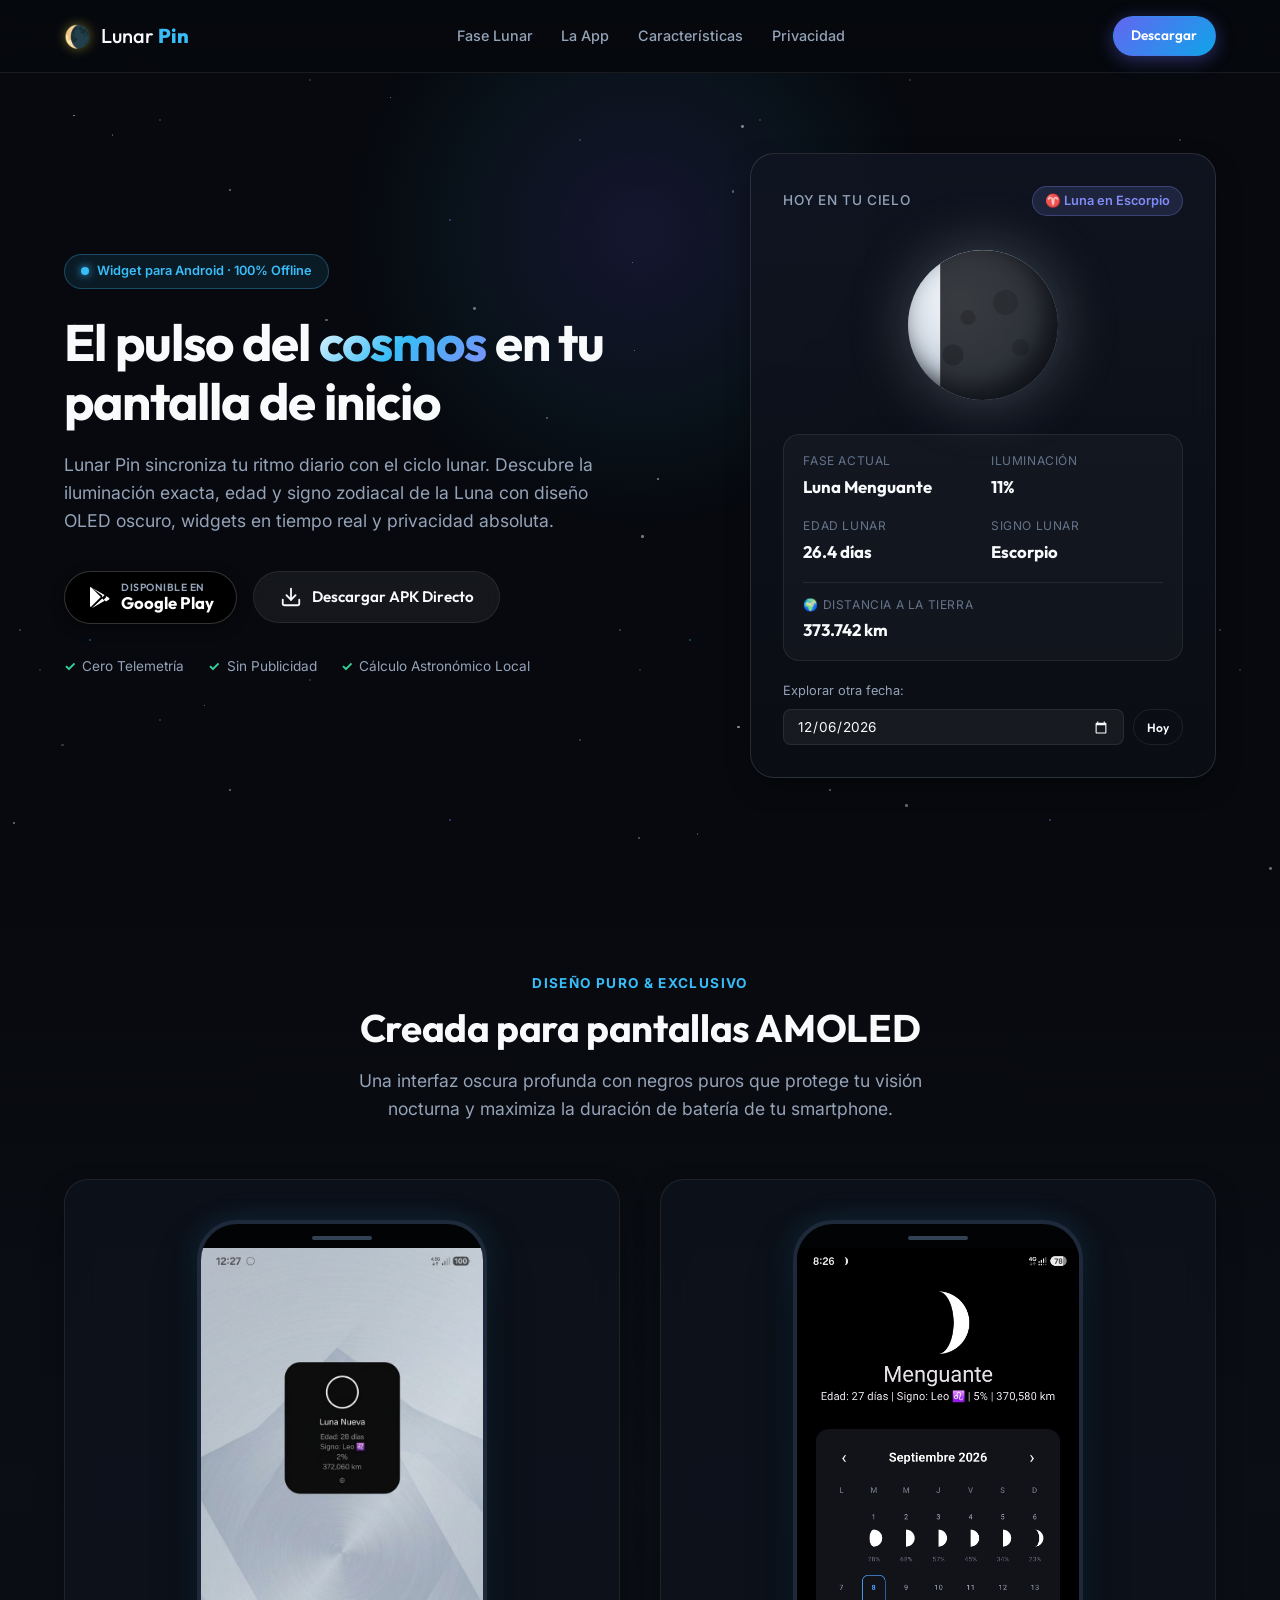
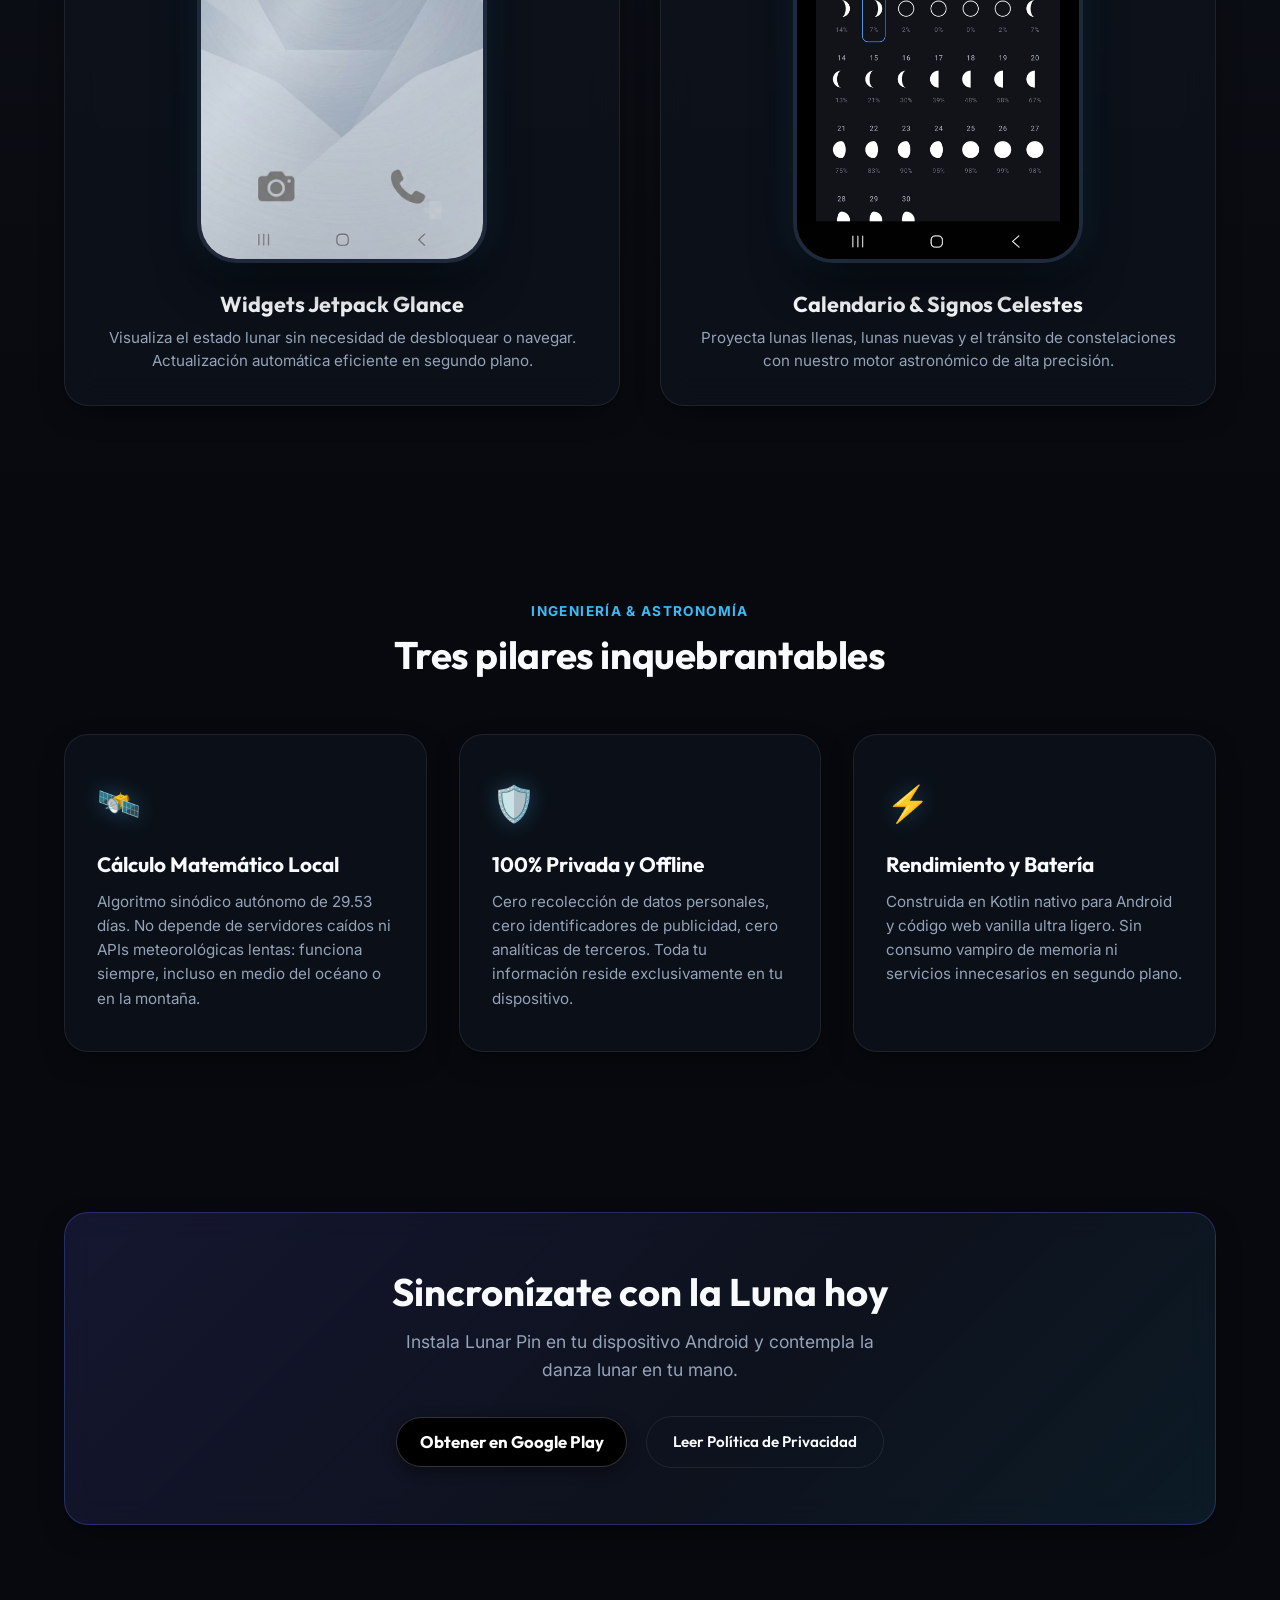
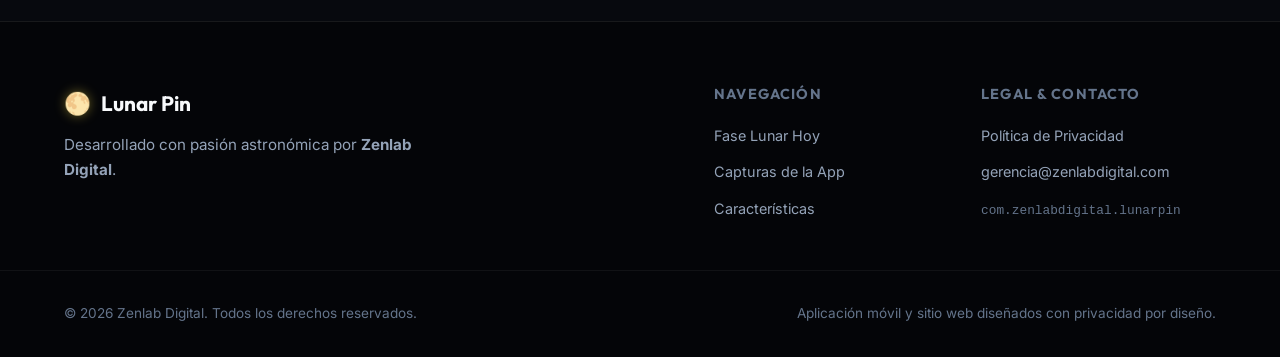
==== index.html @ 5e3220a1 "Initial commit: Lunar Pin landing page, privacy policy, and test suite Static site (HTML5/CSS3/JS ES" ====
<!DOCTYPE html>
<html lang="es">
<head>
  <meta charset="UTF-8">
  <meta name="viewport" content="width=device-width, initial-scale=1.0">
  <meta name="description" content="Lunar Pin - El pulso del cosmos en tu pantalla de inicio. Widget astronómico elegante, preciso y 100% privado para Android.">
  <meta name="author" content="Zenlab Digital">
  <meta name="theme-color" content="#07090e">
  <link rel="canonical" href="https://zen-lab-digital.github.io/lunarpin/">

  <!-- Open Graph / Redes Sociales -->
  <meta property="og:type" content="website">
  <meta property="og:url" content="https://zen-lab-digital.github.io/lunarpin/">
  <meta property="og:title" content="Lunar Pin — Calendario y Widget Lunar Astronómico">
  <meta property="og:description" content="Conoce la fase lunar en tiempo real, iluminación exacta, edad y signo zodiacal con un widget minimalista para Android. 100% offline y privado.">
  <meta property="og:image" content="Screenshot_20260908_193459_LunarPin.jpg">

  <title>Lunar Pin — Calendario y Widget Lunar Astronómico</title>

  <!-- Google Fonts: Outfit & Inter -->
  <link rel="preconnect" href="https://fonts.googleapis.com">
  <link rel="preconnect" href="https://fonts.gstatic.com" crossorigin>
  <link href="https://fonts.googleapis.com/css2?family=Inter:wght@300;400;500;600;700&family=Outfit:wght@400;500;600;700;800&display=swap" rel="stylesheet">

  <!-- Estilos principales -->
  <link rel="stylesheet" href="css/style.css">
</head>
<body class="space-theme">
  <!-- Fondo de estrellas dinámicas -->
  <div class="stars-container" id="starsContainer" aria-hidden="true"></div>

  <!-- Navegación superior -->
  <header class="navbar" id="navbar">
    <div class="nav-container">
      <a href="index.html" class="nav-brand" aria-label="Lunar Pin Inicio">
        <span class="brand-moon-icon" id="navMoonIcon">🌕</span>
        <span class="brand-name">Lunar <strong>Pin</strong></span>
      </a>

      <nav class="nav-menu" id="navMenu">
        <a href="#hero" class="nav-link">Fase Lunar</a>
        <a href="#showcase" class="nav-link">La App</a>
        <a href="#features" class="nav-link">Características</a>
        <a href="privacy.html" class="nav-link">Privacidad</a>
      </nav>

      <div class="nav-cta">
        <a href="#download" class="btn btn-sm btn-primary">Descargar</a>
      </div>
    </div>
  </header>

  <main>
    <!-- Sección Hero -->
    <section class="hero-section" id="hero">
      <div class="hero-glow-orb" aria-hidden="true"></div>
      <div class="container hero-grid">
        <div class="hero-content">
          <div class="badge-pill">
            <span class="badge-dot"></span>
            <span>Widget para Android · 100% Offline</span>
          </div>

          <h1 class="hero-title">
            El pulso del <span class="gradient-text">cosmos</span> en tu pantalla de inicio
          </h1>

          <p class="hero-subtitle">
            Lunar Pin sincroniza tu ritmo diario con el ciclo lunar. Descubre la iluminación exacta, edad y signo zodiacal de la Luna con diseño OLED oscuro, widgets en tiempo real y privacidad absoluta.
          </p>

          <div class="hero-actions" id="download">
            <a href="https://play.google.com/store/apps/details?id=com.zenlabdigital.lunarpin" target="_blank" rel="noopener noreferrer" class="btn btn-google-play" id="googlePlayCta">
              <svg class="btn-icon" viewBox="0 0 24 24" width="24" height="24" fill="currentColor">
                <path d="M3.609 1.814L13.793 12 3.61 22.186A2.217 2.217 0 0 1 3 20.615V3.385c0-.606.223-1.162.609-1.571zm11.602 11.602l2.361 2.361-12.78 7.373 10.419-9.734zm0-2.832L4.792 2.651l12.78 7.373-2.361 2.36zM18.89 10.98l2.946 1.701a1.218 1.218 0 0 1 0 2.11l-2.946 1.7-2.078-2.077 2.078-2.034z"/>
              </svg>
              <div class="btn-text">
                <span class="btn-caption">Disponible en</span>
                <span class="btn-headline">Google Play</span>
              </div>
            </a>

            <a href="app-debug/app-debug.apk" download class="btn btn-secondary" id="apkDownloadCta">
              <svg class="btn-icon" viewBox="0 0 24 24" width="22" height="22" fill="none" stroke="currentColor" stroke-width="2" stroke-linecap="round" stroke-linejoin="round">
                <path d="M21 15v4a2 2 0 0 1-2 2H5a2 2 0 0 1-2-2v-4"></path>
                <polyline points="7 10 12 15 17 10"></polyline>
                <line x1="12" y1="15" x2="12" y2="3"></line>
              </svg>
              <span>Descargar APK Directo</span>
            </a>
          </div>

          <div class="hero-meta-points">
            <div class="meta-point">
              <span class="check-icon">✓</span>
              <span>Cero Telemetría</span>
            </div>
            <div class="meta-point">
              <span class="check-icon">✓</span>
              <span>Sin Publicidad</span>
            </div>
            <div class="meta-point">
              <span class="check-icon">✓</span>
              <span>Cálculo Astronómico Local</span>
            </div>
          </div>
        </div>

        <!-- Visualizador interactivo de Luna en Hero -->
        <div class="hero-lunar-display">
          <div class="lunar-card glass-panel" id="lunarWidgetCard">
            <div class="lunar-header">
              <span class="lunar-tag" id="lunarTagDate">Hoy en tu cielo</span>
              <span class="lunar-zodiac-badge" id="lunarZodiacBadge">♈ Aries</span>
            </div>

            <div class="lunar-orb-container">
              <div class="lunar-glow" id="lunarGlow"></div>
              <div class="lunar-sphere" id="lunarSphere" aria-label="Visualización de la Luna">
                <div class="lunar-shadow" id="lunarShadow"></div>
                <div class="lunar-texture" id="lunarTexture"></div>
              </div>
            </div>

            <div class="lunar-info-grid">
              <div class="lunar-info-item">
                <span class="info-label">Fase Actual</span>
                <strong class="info-value" id="lunarPhaseName">Cargando...</strong>
              </div>
              <div class="lunar-info-item">
                <span class="info-label">Iluminación</span>
                <strong class="info-value" id="lunarIllumination">--%</strong>
              </div>
              <div class="lunar-info-item">
                <span class="info-label">Edad Lunar</span>
                <strong class="info-value" id="lunarAge">-- días</strong>
              </div>
              <div class="lunar-info-item">
                <span class="info-label">Signo Lunar</span>
                <strong class="info-value" id="lunarZodiac">--</strong>
              </div>
              <div class="lunar-info-item lunar-info-item--wide">
                <span class="info-label">🌍 Distancia a la Tierra</span>
                <strong class="info-value" id="lunarDistance">-- km</strong>
              </div>
            </div>

            <div class="lunar-date-picker-wrap">
              <label for="lunarDateInput" class="date-picker-label">Explorar otra fecha:</label>
              <div class="date-input-group">
                <input type="date" id="lunarDateInput" class="input-date">
                <button type="button" id="btnToday" class="btn btn-xs btn-outline">Hoy</button>
              </div>
            </div>
          </div>
        </div>
      </div>
    </section>

    <!-- Sección Showcase con Capturas Reales -->
    <section class="showcase-section" id="showcase">
      <div class="container">
        <div class="section-heading text-center">
          <span class="subheading">Diseño Puro & Exclusivo</span>
          <h2 class="section-title">Creada para pantallas AMOLED</h2>
          <p class="section-lead">
            Una interfaz oscura profunda con negros puros que protege tu visión nocturna y maximiza la duración de batería de tu smartphone.
          </p>
        </div>

        <div class="showcase-grid">
          <!-- Mockup 1: Pantalla Principal y Widgets -->
          <div class="mockup-card glass-panel">
            <div class="phone-frame">
              <div class="phone-speaker"></div>
              <div class="phone-screen">
                <img src="Screenshot_20260908_193459_LunarPin.jpg" alt="Captura de pantalla de Lunar Pin mostrando fase lunar y widgets Glance" class="app-screenshot" loading="lazy">
              </div>
            </div>
            <div class="mockup-caption">
              <h3>Widgets Jetpack Glance</h3>
              <p>Visualiza el estado lunar sin necesidad de desbloquear o navegar. Actualización automática eficiente en segundo plano.</p>
            </div>
          </div>

          <!-- Mockup 2: Calendario y Signo Lunar -->
          <div class="mockup-card glass-panel">
            <div class="phone-frame">
              <div class="phone-speaker"></div>
              <div class="phone-screen">
                <img src="Screenshot_20260908_202615_LunarPin.jpg" alt="Captura de pantalla de Lunar Pin con calendario astronómico y eventos celestes" class="app-screenshot" loading="lazy">
              </div>
            </div>
            <div class="mockup-caption">
              <h3>Calendario & Signos Celestes</h3>
              <p>Proyecta lunas llenas, lunas nuevas y el tránsito de constelaciones con nuestro motor astronómico de alta precisión.</p>
            </div>
          </div>
        </div>
      </div>
    </section>

    <!-- Sección Características -->
    <section class="features-section" id="features">
      <div class="container">
        <div class="section-heading text-center">
          <span class="subheading">Ingeniería & Astronomía</span>
          <h2 class="section-title">Tres pilares inquebrantables</h2>
        </div>

        <div class="features-grid">
          <div class="feature-card glass-panel">
            <div class="feature-icon">🛰️</div>
            <h3>Cálculo Matemático Local</h3>
            <p>Algoritmo sinódico autónomo de 29.53 días. No depende de servidores caídos ni APIs meteorológicas lentas: funciona siempre, incluso en medio del océano o en la montaña.</p>
          </div>

          <div class="feature-card glass-panel">
            <div class="feature-icon">🛡️</div>
            <h3>100% Privada y Offline</h3>
            <p>Cero recolección de datos personales, cero identificadores de publicidad, cero analíticas de terceros. Toda tu información reside exclusivamente en tu dispositivo.</p>
          </div>

          <div class="feature-card glass-panel">
            <div class="feature-icon">⚡</div>
            <h3>Rendimiento y Batería</h3>
            <p>Construida en Kotlin nativo para Android y código web vanilla ultra ligero. Sin consumo vampiro de memoria ni servicios innecesarios en segundo plano.</p>
          </div>
        </div>
      </div>
    </section>

    <!-- Banner de llamada a la acción final -->
    <section class="cta-banner-section">
      <div class="container">
        <div class="cta-box glass-panel">
          <h2>Sincronízate con la Luna hoy</h2>
          <p>Instala Lunar Pin en tu dispositivo Android y contempla la danza lunar en tu mano.</p>
          <div class="cta-buttons">
            <a href="https://play.google.com/store/apps/details?id=com.zenlabdigital.lunarpin" target="_blank" rel="noopener noreferrer" class="btn btn-google-play">
              <span class="btn-headline">Obtener en Google Play</span>
            </a>
            <a href="privacy.html" class="btn btn-outline">Leer Política de Privacidad</a>
          </div>
        </div>
      </div>
    </section>
  </main>

  <!-- Footer -->
  <footer class="footer">
    <div class="container footer-content">
      <div class="footer-brand">
        <div class="footer-logo">
          <span class="brand-moon-icon">🌕</span>
          <span>Lunar Pin</span>
        </div>
        <p class="footer-desc">Desarrollado con pasión astronómica por <strong>Zenlab Digital</strong>.</p>
      </div>

      <div class="footer-links">
        <div class="footer-col">
          <h4>Navegación</h4>
          <ul>
            <li><a href="#hero">Fase Lunar Hoy</a></li>
            <li><a href="#showcase">Capturas de la App</a></li>
            <li><a href="#features">Características</a></li>
          </ul>
        </div>

        <div class="footer-col">
          <h4>Legal & Contacto</h4>
          <ul>
            <li><a href="privacy.html">Política de Privacidad</a></li>
            <li><a href="mailto:gerencia@zenlabdigital.com">gerencia@zenlabdigital.com</a></li>
            <li><span class="pkg-id">com.zenlabdigital.lunarpin</span></li>
          </ul>
        </div>
      </div>
    </div>

    <div class="footer-bottom">
      <div class="container footer-bottom-flex">
        <p>&copy; 2026 Zenlab Digital. Todos los derechos reservados.</p>
        <p>Aplicación móvil y sitio web diseñados con privacidad por diseño.</p>
      </div>
    </div>
  </footer>

  <!-- Scripts -->
  <script src="js/main.js"></script>
</body>
</html>
---- css/style.css ----
/* ==========================================================================
   LUNAR PIN — SISTEMA DE DISEÑO ESPACIAL NOCTURNO (VANILLA CSS)
   ========================================================================== */

:root {
  /* Paleta de Color Espacio Profundo / OLED */
  --bg-space: #07090e;
  --bg-deep: #0b0e14;
  --bg-surface: #101522;
  --bg-surface-elevated: rgba(18, 24, 38, 0.75);

  /* Acentos Astronómicos */
  --glow-moon: #e2e8f0;
  --glow-cyan: #38bdf8;
  --glow-purple: #818cf8;
  --glow-gold: #fde047;
  --accent-primary: #6366f1;
  --accent-hover: #4f46e5;
  --accent-cyan: #0ea5e9;

  /* Textos y Contraste (WCAG AA > 4.5:1) */
  --text-primary: #f8fafc;
  --text-secondary: #94a3b8;
  --text-muted: #64748b;

  /* Bordes & Glassmorphism */
  --border-subtle: rgba(255, 255, 255, 0.08);
  --border-glow: rgba(56, 189, 248, 0.25);
  --glass-bg: rgba(15, 20, 32, 0.65);
  --glass-blur: blur(16px);

  /* Sombras */
  --shadow-card: 0 10px 30px -10px rgba(0, 0, 0, 0.6);
  --shadow-glow: 0 0 50px -10px rgba(99, 102, 241, 0.3);
  --shadow-moon: 0 0 60px rgba(226, 232, 240, 0.25);

  /* Tipografía */
  --font-heading: 'Outfit', -apple-system, BlinkMacSystemFont, sans-serif;
  --font-body: 'Inter', -apple-system, BlinkMacSystemFont, sans-serif;

  /* Layout */
  --container-max: 1200px;
  --radius-sm: 8px;
  --radius-md: 16px;
  --radius-lg: 24px;
  --radius-full: 9999px;
  --transition-fast: 0.2s cubic-bezier(0.16, 1, 0.3, 1);
  --transition-smooth: 0.35s cubic-bezier(0.16, 1, 0.3, 1);
}

/* Reset y Base */
*, *::before, *::after {
  box-sizing: border-box;
  margin: 0;
  padding: 0;
}

html {
  scroll-behavior: smooth;
  color-scheme: dark;
}

body {
  font-family: var(--font-body);
  background-color: var(--bg-space);
  color: var(--text-primary);
  line-height: 1.6;
  overflow-x: hidden;
  position: relative;
  min-height: 100vh;
  -webkit-font-smoothing: antialiased;
}

/* Fondo de Estrellas Estático y Dinámico */
.stars-container {
  position: fixed;
  top: 0;
  left: 0;
  width: 100vw;
  height: 100vh;
  pointer-events: none;
  z-index: 0;
  background:
    radial-gradient(1px 1px at 20px 30px, #ffffff, rgba(0,0,0,0)),
    radial-gradient(1px 1px at 40px 70px, rgba(255,255,255,0.7), rgba(0,0,0,0)),
    radial-gradient(1.5px 1.5px at 90px 40px, #38bdf8, rgba(0,0,0,0)),
    radial-gradient(1px 1px at 160px 120px, #fde047, rgba(0,0,0,0)),
    radial-gradient(1.5px 1.5px at 230px 190px, #ffffff, rgba(0,0,0,0)),
    radial-gradient(1px 1px at 310px 80px, rgba(255,255,255,0.8), rgba(0,0,0,0)),
    radial-gradient(1.5px 1.5px at 450px 220px, #818cf8, rgba(0,0,0,0)),
    radial-gradient(1px 1px at 580px 140px, #ffffff, rgba(0,0,0,0));
  background-repeat: repeat;
  background-size: 600px 600px;
  opacity: 0.6;
}

/* Tipografía y Textos */
h1, h2, h3, h4 {
  font-family: var(--font-heading);
  color: var(--text-primary);
  line-height: 1.2;
  font-weight: 700;
}

a {
  color: inherit;
  text-decoration: none;
}

/* Contenedor Común */
.container {
  width: 100%;
  max-width: var(--container-max);
  margin-left: auto;
  margin-right: auto;
  padding-left: 1.5rem;
  padding-right: 1.5rem;
}

/* Paneles Glassmorphism */
.glass-panel {
  background: var(--glass-bg);
  backdrop-filter: var(--glass-blur);
  -webkit-backdrop-filter: var(--glass-blur);
  border: 1px solid var(--border-subtle);
  border-radius: var(--radius-lg);
  box-shadow: var(--shadow-card);
  transition: transform var(--transition-smooth), border-color var(--transition-smooth), box-shadow var(--transition-smooth);
}

.glass-panel:hover {
  border-color: var(--border-glow);
}

/* Gradientes */
.gradient-text {
  background: linear-gradient(135deg, #ffffff 0%, #38bdf8 50%, #818cf8 100%);
  -webkit-background-clip: text;
  -webkit-text-fill-color: transparent;
}

/* Botones */
.btn {
  display: inline-flex;
  align-items: center;
  justify-content: center;
  gap: 0.6rem;
  font-family: var(--font-heading);
  font-size: 0.95rem;
  font-weight: 600;
  padding: 0.8rem 1.6rem;
  border-radius: var(--radius-full);
  border: 1px solid transparent;
  cursor: pointer;
  transition: all var(--transition-fast);
  text-decoration: none;
}

.btn-primary {
  background: linear-gradient(135deg, var(--accent-primary) 0%, var(--accent-cyan) 100%);
  color: #ffffff;
  box-shadow: 0 4px 18px rgba(99, 102, 241, 0.4);
}

.btn-primary:hover {
  transform: translateY(-2px);
  box-shadow: 0 6px 24px rgba(56, 189, 248, 0.5);
  color: #ffffff;
}

.btn-secondary {
  background: rgba(255, 255, 255, 0.06);
  color: var(--text-primary);
  border-color: var(--border-subtle);
  backdrop-filter: blur(8px);
}

.btn-secondary:hover {
  background: rgba(255, 255, 255, 0.12);
  border-color: rgba(255, 255, 255, 0.2);
  transform: translateY(-2px);
}

.btn-outline {
  background: transparent;
  color: var(--text-primary);
  border-color: var(--border-subtle);
}

.btn-outline:hover {
  border-color: var(--glow-cyan);
  color: var(--glow-cyan);
}

.btn-google-play {
  background: #000000;
  color: #ffffff;
  border: 1px solid rgba(255, 255, 255, 0.2);
  padding: 0.65rem 1.4rem;
  box-shadow: 0 4px 14px rgba(0, 0, 0, 0.4);
}

.btn-google-play:hover {
  border-color: var(--glow-cyan);
  box-shadow: 0 6px 20px rgba(56, 189, 248, 0.3);
  transform: translateY(-2px);
}

.btn-google-play .btn-text {
  display: flex;
  flex-direction: column;
  text-align: left;
  line-height: 1.1;
}

.btn-google-play .btn-caption {
  font-size: 0.65rem;
  text-transform: uppercase;
  letter-spacing: 0.05em;
  color: var(--text-secondary);
}

.btn-google-play .btn-headline {
  font-size: 1.05rem;
  font-weight: 700;
  color: #ffffff;
}

.btn-sm {
  padding: 0.5rem 1.1rem;
  font-size: 0.85rem;
}

.btn-xs {
  padding: 0.35rem 0.8rem;
  font-size: 0.75rem;
}

/* ==========================================================================
   NAVEGACIÓN SUPERIOR
   ========================================================================== */
.navbar {
  position: sticky;
  top: 0;
  z-index: 100;
  background: rgba(7, 9, 14, 0.85);
  backdrop-filter: var(--glass-blur);
  border-bottom: 1px solid var(--border-subtle);
  padding: 1rem 0;
  transition: background var(--transition-fast);
}

.nav-container {
  display: flex;
  align-items: center;
  justify-content: space-between;
  max-width: var(--container-max);
  margin: 0 auto;
  padding: 0 1.5rem;
}

.nav-brand {
  display: flex;
  align-items: center;
  gap: 0.6rem;
  font-family: var(--font-heading);
  font-size: 1.25rem;
  font-weight: 500;
  color: var(--text-primary);
}

.brand-moon-icon {
  font-size: 1.35rem;
  filter: drop-shadow(0 0 6px rgba(253, 224, 71, 0.4));
}

.brand-name strong {
  font-weight: 800;
  color: var(--glow-cyan);
}

.nav-menu {
  display: flex;
  align-items: center;
  gap: 1.8rem;
}

.nav-link {
  font-size: 0.9rem;
  font-weight: 500;
  color: var(--text-secondary);
  transition: color var(--transition-fast);
}

.nav-link:hover {
  color: var(--text-primary);
}

/* ==========================================================================
   HERO SECTION
   ========================================================================== */
.hero-section {
  position: relative;
  padding: 5rem 0 6rem;
  z-index: 1;
  overflow: hidden;
}

.hero-glow-orb {
  position: absolute;
  top: 20%;
  left: 50%;
  transform: translate(-50%, -50%);
  width: 600px;
  height: 600px;
  background: radial-gradient(circle, rgba(99, 102, 241, 0.15) 0%, rgba(56, 189, 248, 0.05) 45%, transparent 70%);
  pointer-events: none;
  z-index: -1;
}

.hero-grid {
  display: grid;
  grid-template-columns: 1.15fr 0.85fr;
  gap: 3.5rem;
  align-items: center;
}

.badge-pill {
  display: inline-flex;
  align-items: center;
  gap: 0.5rem;
  padding: 0.4rem 1rem;
  border-radius: var(--radius-full);
  background: rgba(56, 189, 248, 0.1);
  border: 1px solid rgba(56, 189, 248, 0.3);
  color: var(--glow-cyan);
  font-size: 0.8rem;
  font-weight: 600;
  margin-bottom: 1.5rem;
}

.badge-dot {
  width: 8px;
  height: 8px;
  border-radius: 50%;
  background-color: var(--glow-cyan);
  box-shadow: 0 0 8px var(--glow-cyan);
  animation: pulseDot 2s infinite ease-in-out;
}

@keyframes pulseDot {
  0%, 100% { opacity: 1; transform: scale(1); }
  50% { opacity: 0.4; transform: scale(0.85); }
}

.hero-title {
  font-size: 3.2rem;
  letter-spacing: -0.02em;
  margin-bottom: 1.25rem;
  line-height: 1.15;
}

.hero-subtitle {
  font-size: 1.1rem;
  color: var(--text-secondary);
  margin-bottom: 2.25rem;
  max-width: 540px;
}

.hero-actions {
  display: flex;
  flex-wrap: wrap;
  align-items: center;
  gap: 1rem;
  margin-bottom: 2rem;
}

.hero-meta-points {
  display: flex;
  flex-wrap: wrap;
  gap: 1.5rem;
}

.meta-point {
  display: flex;
  align-items: center;
  gap: 0.4rem;
  font-size: 0.85rem;
  color: var(--text-secondary);
}

.check-icon {
  color: #34d399;
  font-weight: bold;
}

/* Tarjeta Lunar Interactiva en Hero */
.lunar-card {
  padding: 2rem;
  position: relative;
  overflow: hidden;
  border: 1px solid rgba(255, 255, 255, 0.12);
  background: linear-gradient(180deg, rgba(16, 21, 34, 0.85) 0%, rgba(11, 14, 20, 0.95) 100%);
}

.lunar-header {
  display: flex;
  align-items: center;
  justify-content: space-between;
  margin-bottom: 1.5rem;
}

.lunar-tag {
  font-size: 0.85rem;
  color: var(--text-secondary);
  font-weight: 500;
  text-transform: uppercase;
  letter-spacing: 0.05em;
}

.lunar-zodiac-badge {
  padding: 0.25rem 0.75rem;
  background: rgba(129, 140, 248, 0.15);
  border: 1px solid rgba(129, 140, 248, 0.3);
  color: var(--glow-purple);
  border-radius: var(--radius-full);
  font-size: 0.8rem;
  font-weight: 600;
}

/* Visualización Gráfica de la Luna */
.lunar-orb-container {
  position: relative;
  width: 170px;
  height: 170px;
  margin: 0 auto 1.5rem;
  display: flex;
  align-items: center;
  justify-content: center;
}

.lunar-glow {
  position: absolute;
  width: 190px;
  height: 190px;
  border-radius: 50%;
  background: radial-gradient(circle, rgba(226, 232, 240, 0.25) 0%, rgba(56, 189, 248, 0.1) 50%, transparent 70%);
  pointer-events: none;
  filter: blur(10px);
  transition: background 0.5s ease;
}

.lunar-sphere {
  width: 150px;
  height: 150px;
  border-radius: 50%;
  background: radial-gradient(circle at 35% 35%, #f8fafc 0%, #cbd5e1 50%, #64748b 100%);
  box-shadow: inset -10px -10px 25px rgba(0, 0, 0, 0.7), var(--shadow-moon);
  position: relative;
  overflow: hidden;
  transition: transform var(--transition-smooth);
}

.lunar-sphere:hover {
  transform: scale(1.04);
}

/* Textura sutil de cráteres lunares */
.lunar-texture {
  position: absolute;
  top: 0;
  left: 0;
  width: 100%;
  height: 100%;
  border-radius: 50%;
  background-image:
    radial-gradient(circle at 40% 45%, rgba(0,0,0,0.18) 7px, transparent 8px),
    radial-gradient(circle at 65% 35%, rgba(0,0,0,0.15) 12px, transparent 13px),
    radial-gradient(circle at 30% 70%, rgba(0,0,0,0.2) 10px, transparent 11px),
    radial-gradient(circle at 75% 65%, rgba(0,0,0,0.15) 8px, transparent 9px);
  pointer-events: none;
}

/* Sombra dinámica de fase lunar */
.lunar-shadow {
  position: absolute;
  top: 0;
  left: 0;
  width: 100%;
  height: 100%;
  border-radius: 50%;
  background: rgba(7, 9, 14, 0.88);
  transition: clip-path 0.5s cubic-bezier(0.16, 1, 0.3, 1), opacity 0.5s ease;
}

.lunar-info-grid {
  display: grid;
  grid-template-columns: 1fr 1fr;
  gap: 1rem;
  background: rgba(255, 255, 255, 0.03);
  border: 1px solid var(--border-subtle);
  border-radius: var(--radius-md);
  padding: 1rem 1.2rem;
  margin-bottom: 1.25rem;
}

.lunar-info-item {
  display: flex;
  flex-direction: column;
}

.lunar-info-item--wide {
  grid-column: 1 / -1;
  padding-top: 0.75rem;
  border-top: 1px solid var(--border-subtle);
}

.info-label {
  font-size: 0.75rem;
  color: var(--text-muted);
  text-transform: uppercase;
  letter-spacing: 0.05em;
  margin-bottom: 0.2rem;
}

.info-value {
  font-family: var(--font-heading);
  font-size: 1.05rem;
  color: var(--text-primary);
}

.lunar-date-picker-wrap {
  display: flex;
  flex-direction: column;
  gap: 0.5rem;
}

.date-picker-label {
  font-size: 0.8rem;
  color: var(--text-secondary);
}

.date-input-group {
  display: flex;
  gap: 0.6rem;
}

.input-date {
  flex: 1;
  min-width: 0;
  background: rgba(255, 255, 255, 0.05);
  border: 1px solid var(--border-subtle);
  color: var(--text-primary);
  border-radius: var(--radius-sm);
  padding: 0.5rem 0.8rem;
  font-family: var(--font-body);
  font-size: 0.85rem;
  outline: none;
  transition: border-color var(--transition-fast);
}

.input-date:focus {
  border-color: var(--glow-cyan);
}

/* ==========================================================================
   SHOWCASE SECTION (CAPTURAS REALES EN MARCO DE TELÉFONO)
   ========================================================================== */
.showcase-section {
  padding: 6rem 0;
  position: relative;
  z-index: 1;
  background: linear-gradient(180deg, var(--bg-space) 0%, var(--bg-deep) 50%, var(--bg-space) 100%);
}

.section-heading {
  margin-bottom: 3.5rem;
}

.text-center {
  text-align: center;
}

.subheading {
  display: inline-block;
  font-size: 0.85rem;
  font-weight: 700;
  text-transform: uppercase;
  letter-spacing: 0.1em;
  color: var(--glow-cyan);
  margin-bottom: 0.6rem;
}

.section-title {
  font-size: 2.4rem;
  letter-spacing: -0.01em;
  margin-bottom: 1rem;
}

.section-lead {
  font-size: 1.1rem;
  color: var(--text-secondary);
  max-width: 620px;
  margin: 0 auto;
}

.showcase-grid {
  display: grid;
  grid-template-columns: repeat(2, 1fr);
  gap: 2.5rem;
}

.mockup-card {
  padding: 2.5rem 2rem 2rem;
  display: flex;
  flex-direction: column;
  align-items: center;
  text-align: center;
}

/* Marco de Teléfono Estilizado */
/* Altura ajustada a 643px: el interior (282x611) reproduce el aspect ratio real
   de las capturas de Lunar Pin (~9:19.5), para que la imagen llene el marco
   completo sin recortarse ni dejar franjas negras. */
.phone-frame {
  width: 290px;
  height: 643px;
  background: #020305;
  border-radius: 40px;
  border: 4px solid #1e293b;
  box-shadow: 0 25px 50px -12px rgba(0, 0, 0, 0.8), 0 0 30px rgba(56, 189, 248, 0.15);
  position: relative;
  overflow: hidden;
  margin-bottom: 1.8rem;
  display: flex;
  flex-direction: column;
}

.phone-speaker {
  width: 60px;
  height: 4px;
  background: #334155;
  border-radius: 2px;
  margin: 12px auto 8px;
  z-index: 2;
}

.phone-screen {
  flex: 1;
  width: 100%;
  overflow: hidden;
  background: #000000;
  display: flex;
  align-items: center;
  justify-content: center;
}

.app-screenshot {
  width: 100%;
  height: 100%;
  object-fit: cover;
  object-position: center center;
  display: block;
  transition: transform var(--transition-smooth);
}

.mockup-card:hover .app-screenshot {
  transform: scale(1.02);
}

.mockup-caption h3 {
  font-size: 1.35rem;
  margin-bottom: 0.6rem;
}

.mockup-caption p {
  font-size: 0.95rem;
  color: var(--text-secondary);
  line-height: 1.5;
}

/* ==========================================================================
   FEATURES SECTION
   ========================================================================== */
.features-section {
  padding: 6rem 0;
  position: relative;
  z-index: 1;
}

.features-grid {
  display: grid;
  grid-template-columns: repeat(3, 1fr);
  gap: 2rem;
}

.feature-card {
  padding: 2.5rem 2rem;
}

.feature-icon {
  font-size: 2.2rem;
  margin-bottom: 1.25rem;
  display: inline-block;
  filter: drop-shadow(0 0 10px rgba(56, 189, 248, 0.3));
}

.feature-card h3 {
  font-size: 1.3rem;
  margin-bottom: 0.8rem;
}

.feature-card p {
  color: var(--text-secondary);
  font-size: 0.95rem;
  line-height: 1.6;
}

/* ==========================================================================
   BANNER CTA FINAL
   ========================================================================== */
.cta-banner-section {
  padding: 4rem 0 6rem;
  position: relative;
  z-index: 1;
}

.cta-box {
  padding: 3.5rem 2rem;
  text-align: center;
  background: linear-gradient(135deg, rgba(99, 102, 241, 0.15) 0%, rgba(15, 20, 32, 0.85) 60%, rgba(56, 189, 248, 0.1) 100%);
  border-color: rgba(99, 102, 241, 0.3);
}

.cta-box h2 {
  font-size: 2.4rem;
  margin-bottom: 0.8rem;
}

.cta-box p {
  font-size: 1.1rem;
  color: var(--text-secondary);
  margin-bottom: 2rem;
  max-width: 500px;
  margin-left: auto;
  margin-right: auto;
}

.cta-buttons {
  display: flex;
  justify-content: center;
  align-items: center;
  gap: 1.2rem;
  flex-wrap: wrap;
}

/* ==========================================================================
   FOOTER
   ========================================================================== */
.footer {
  background: #040508;
  border-top: 1px solid var(--border-subtle);
  padding: 4rem 0 2rem;
  position: relative;
  z-index: 1;
}

.footer-content {
  display: grid;
  grid-template-columns: 1.2fr 1fr;
  gap: 3rem;
  margin-bottom: 3rem;
}

.footer-logo {
  display: flex;
  align-items: center;
  gap: 0.6rem;
  font-family: var(--font-heading);
  font-size: 1.3rem;
  font-weight: 700;
  margin-bottom: 0.8rem;
}

.footer-desc {
  color: var(--text-secondary);
  font-size: 0.95rem;
  max-width: 380px;
}

.footer-links {
  display: grid;
  grid-template-columns: 1fr 1fr;
  gap: 2rem;
}

.footer-col h4 {
  font-size: 0.9rem;
  text-transform: uppercase;
  letter-spacing: 0.08em;
  color: var(--text-muted);
  margin-bottom: 1.2rem;
}

.footer-col ul {
  list-style: none;
  display: flex;
  flex-direction: column;
  gap: 0.7rem;
}

.footer-col a {
  font-size: 0.9rem;
  color: var(--text-secondary);
  transition: color var(--transition-fast);
}

.footer-col a:hover {
  color: var(--glow-cyan);
}

.pkg-id {
  font-family: monospace;
  font-size: 0.8rem;
  color: var(--text-muted);
}

.footer-bottom {
  border-top: 1px solid rgba(255, 255, 255, 0.05);
  padding-top: 2rem;
}

.footer-bottom-flex {
  display: flex;
  justify-content: space-between;
  align-items: center;
  flex-wrap: wrap;
  gap: 1rem;
  font-size: 0.85rem;
  color: var(--text-muted);
}

/* ==========================================================================
   RESPONSIVE DESIGN (375px a 1440px+)
   ========================================================================== */

/* Tablets / Laptops medianas */
@media (max-width: 992px) {
  .hero-grid {
    grid-template-columns: 1fr;
    text-align: center;
    gap: 3rem;
  }

  .hero-subtitle {
    margin-left: auto;
    margin-right: auto;
  }

  .hero-actions {
    justify-content: center;
  }

  .hero-meta-points {
    justify-content: center;
  }

  .hero-lunar-display {
    max-width: 440px;
    margin: 0 auto;
  }

  .features-grid {
    grid-template-columns: 1fr;
  }

  .showcase-grid {
    grid-template-columns: 1fr;
    max-width: 420px;
    margin: 0 auto;
  }

  .footer-content {
    grid-template-columns: 1fr;
  }
}

/* Dispositivos Móviles (≤ 640px y 375px) */
@media (max-width: 640px) {
  .nav-container {
    padding: 0 1rem;
  }

  .nav-brand {
    font-size: 1.1rem;
  }

  .nav-menu {
    display: none;
  }

  .nav-cta .btn {
    padding: 0.4rem 0.85rem;
    font-size: 0.8rem;
  }

  .hero-section {
    padding: 3rem 0 3.5rem;
  }

  .badge-pill {
    max-width: 100%;
    white-space: normal;
    line-height: 1.3;
    font-size: 0.75rem;
    padding: 0.35rem 0.8rem;
  }

  .hero-title {
    font-size: 2rem;
    line-height: 1.2;
    word-break: break-word;
  }

  .hero-subtitle {
    font-size: 0.95rem;
    margin-bottom: 1.8rem;
  }

  .hero-actions {
    flex-direction: column;
    width: 100%;
    gap: 0.8rem;
  }

  .hero-actions .btn {
    width: 100%;
    justify-content: center;
  }

  .hero-meta-points {
    flex-direction: column;
    align-items: center;
    gap: 0.5rem;
  }

  .lunar-card {
    padding: 1.4rem 1rem;
    border-radius: var(--radius-md);
  }

  .lunar-orb-container {
    width: 130px;
    height: 130px;
  }

  .lunar-sphere {
    width: 110px;
    height: 110px;
  }

  .lunar-glow {
    width: 130px;
    height: 130px;
  }

  .lunar-info-grid {
    padding: 0.8rem;
    gap: 0.6rem;
  }

  .info-value {
    font-size: 0.95rem;
  }

  .phone-frame {
    width: 250px;
    height: 556px;
  }

  .footer-links {
    grid-template-columns: 1fr;
  }

  .footer-bottom-flex {
    flex-direction: column;
    text-align: center;
  }
}

/* ==========================================================================
   PÁGINA LEGAL & POLÍTICA DE PRIVACIDAD
   ========================================================================== */

.legal-navbar {
  position: sticky;
  top: 0;
  z-index: 100;
  backdrop-filter: var(--glass-blur);
  -webkit-backdrop-filter: var(--glass-blur);
  background: rgba(11, 14, 20, 0.85);
  border-bottom: 1px solid var(--border-subtle);
  padding: 1rem 0;
}

.nav-back-link {
  display: inline-flex;
  align-items: center;
  gap: 0.5rem;
  color: var(--text-secondary);
  text-decoration: none;
  font-size: 0.95rem;
  font-weight: 500;
  padding: 0.5rem 1rem;
  border-radius: var(--radius-full);
  border: 1px solid var(--border-subtle);
  background: rgba(255, 255, 255, 0.03);
  transition: var(--transition-fast);
}

.nav-back-link:hover {
  color: var(--text-primary);
  background: rgba(255, 255, 255, 0.08);
  border-color: var(--border-glow);
  transform: translateX(-2px);
}

.legal-main {
  position: relative;
  z-index: 10;
  padding: 3rem 0 5rem;
}

.legal-container {
  max-width: 900px;
  margin: 0 auto;
  padding: 0 1.5rem;
}

.legal-header-card {
  background: linear-gradient(180deg, rgba(16, 21, 34, 0.9) 0%, rgba(11, 14, 20, 0.85) 100%);
  border: 1px solid var(--border-subtle);
  border-radius: var(--radius-lg);
  padding: 2.5rem 2rem;
  box-shadow: var(--shadow-card);
  margin-bottom: 2rem;
  backdrop-filter: var(--glass-blur);
  -webkit-backdrop-filter: var(--glass-blur);
}

.legal-badge {
  display: inline-block;
  font-size: 0.75rem;
  text-transform: uppercase;
  letter-spacing: 0.08em;
  font-weight: 700;
  color: var(--glow-cyan);
  background: rgba(56, 189, 248, 0.1);
  border: 1px solid rgba(56, 189, 248, 0.25);
  padding: 0.35rem 0.8rem;
  border-radius: var(--radius-full);
  margin-bottom: 1.25rem;
}

.legal-title {
  font-family: var(--font-heading);
  font-size: clamp(2rem, 4vw, 2.75rem);
  font-weight: 800;
  color: var(--text-primary);
  line-height: 1.2;
  margin-bottom: 0.75rem;
  letter-spacing: -0.02em;
}

.legal-subtitle {
  font-size: 1.1rem;
  color: var(--text-secondary);
  margin-bottom: 2rem;
  line-height: 1.5;
}

.legal-meta-grid {
  display: grid;
  grid-template-columns: repeat(auto-fit, minmax(200px, 1fr));
  gap: 1rem;
  padding-top: 1.5rem;
  border-top: 1px solid var(--border-subtle);
}

.meta-item {
  display: flex;
  flex-direction: column;
  gap: 0.25rem;
}

.meta-label {
  font-size: 0.75rem;
  text-transform: uppercase;
  letter-spacing: 0.05em;
  color: var(--text-muted);
  font-weight: 600;
}

.meta-value {
  font-size: 0.95rem;
  color: var(--text-primary);
  font-weight: 500;
}

.meta-code {
  font-family: ui-monospace, SFMono-Regular, Menlo, Monaco, Consolas, monospace;
  font-size: 0.85rem;
  color: var(--glow-cyan);
  background: rgba(56, 189, 248, 0.08);
  padding: 0.15rem 0.4rem;
  border-radius: var(--radius-sm);
  display: inline-block;
  width: fit-content;
}

.legal-content {
  display: flex;
  flex-direction: column;
  gap: 1.75rem;
}

.legal-section {
  background: rgba(16, 21, 34, 0.65);
  border: 1px solid var(--border-subtle);
  border-radius: var(--radius-md);
  padding: 2rem;
  backdrop-filter: var(--glass-blur);
  -webkit-backdrop-filter: var(--glass-blur);
  transition: var(--transition-fast);
}

.legal-section:hover {
  border-color: rgba(255, 255, 255, 0.15);
}

.legal-section.card-highlight {
  border-color: rgba(99, 102, 241, 0.35);
  background: linear-gradient(180deg, rgba(20, 26, 42, 0.8) 0%, rgba(16, 21, 34, 0.65) 100%);
  box-shadow: 0 10px 30px -10px rgba(99, 102, 241, 0.15);
}

.section-icon-wrap {
  display: flex;
  align-items: center;
  gap: 0.75rem;
  margin-bottom: 1.25rem;
}

.section-icon {
  font-size: 1.5rem;
  display: inline-flex;
  align-items: center;
  justify-content: center;
}

.legal-section h2 {
  font-family: var(--font-heading);
  font-size: 1.35rem;
  font-weight: 700;
  color: var(--text-primary);
  line-height: 1.3;
}

.legal-section p {
  color: var(--text-secondary);
  margin-bottom: 1rem;
  font-size: 0.98rem;
  line-height: 1.65;
}

.legal-section p:last-child {
  margin-bottom: 0;
}

.legal-section ul {
  list-style: none;
  display: flex;
  flex-direction: column;
  gap: 0.75rem;
  margin: 1rem 0;
}

.legal-section ul li {
  position: relative;
  padding-left: 1.5rem;
  color: var(--text-secondary);
  font-size: 0.95rem;
  line-height: 1.6;
}

.legal-section ul li::before {
  content: "•";
  position: absolute;
  left: 0.25rem;
  color: var(--glow-cyan);
  font-size: 1.25rem;
  line-height: 1;
}

.privacy-callout {
  background: rgba(11, 14, 20, 0.8);
  border-left: 3px solid var(--accent-primary);
  border-radius: 0 var(--radius-sm) var(--radius-sm) 0;
  padding: 1.25rem;
  margin: 1.25rem 0 0.5rem;
}

.privacy-callout p {
  color: var(--text-primary);
  margin-bottom: 0.5rem;
}

.privacy-callout ul {
  margin: 0.5rem 0 0;
}

/* Lista de Permisos Auditados */
.permissions-list {
  display: flex;
  flex-direction: column;
  gap: 1.25rem;
  margin-top: 1.5rem;
}

.permission-item {
  background: rgba(11, 14, 20, 0.75);
  border: 1px solid var(--border-subtle);
  border-radius: var(--radius-md);
  padding: 1.25rem;
  transition: var(--transition-fast);
}

.permission-item:hover {
  border-color: rgba(56, 189, 248, 0.3);
  background: rgba(11, 14, 20, 0.9);
}

.permission-header {
  display: flex;
  flex-wrap: wrap;
  align-items: center;
  justify-content: space-between;
  gap: 0.5rem;
  margin-bottom: 0.85rem;
  padding-bottom: 0.65rem;
  border-bottom: 1px solid rgba(255, 255, 255, 0.05);
}

.permission-pill {
  font-family: ui-monospace, SFMono-Regular, Menlo, Monaco, Consolas, monospace;
  font-size: 0.85rem;
  font-weight: 600;
  color: var(--glow-cyan);
  background: rgba(56, 189, 248, 0.1);
  border: 1px solid rgba(56, 189, 248, 0.2);
  padding: 0.25rem 0.6rem;
  border-radius: var(--radius-sm);
}

.permission-scope {
  font-size: 0.8rem;
  color: var(--text-muted);
  font-weight: 500;
}

.permission-body p {
  font-size: 0.93rem;
  color: var(--text-secondary);
  margin-bottom: 0.6rem;
}

.permission-safeguard {
  font-size: 0.88rem !important;
  color: var(--glow-purple) !important;
  border-left: 2px solid var(--glow-purple);
  padding-left: 0.75rem;
  margin-top: 0.5rem !important;
}

/* Tarjeta de Contacto */
.legal-contact-card {
  border-color: rgba(56, 189, 248, 0.25);
}

.contact-details {
  background: rgba(11, 14, 20, 0.7);
  border-radius: var(--radius-sm);
  padding: 1rem 1.25rem;
  margin-top: 1rem;
  display: flex;
  flex-direction: column;
  gap: 0.4rem;
}

.contact-details p {
  margin: 0;
  font-size: 0.95rem;
}

.contact-email, .contact-web {
  color: var(--glow-cyan);
  text-decoration: none;
  transition: var(--transition-fast);
}

.contact-email:hover, .contact-web:hover {
  text-decoration: underline;
  color: var(--text-primary);
}

.legal-footer-cta {
  display: flex;
  justify-content: center;
  margin-top: 2.5rem;
}

.legal-page-footer {
  border-top: 1px solid var(--border-subtle);
  background: rgba(7, 9, 14, 0.95);
  padding: 2.5rem 0;
  text-align: center;
  position: relative;
  z-index: 10;
}

.legal-page-footer .footer-copy {
  color: var(--text-secondary);
  font-size: 0.9rem;
  margin-bottom: 0.4rem;
}

.legal-page-footer .footer-note {
  color: var(--text-muted);
  font-size: 0.8rem;
}

@media (max-width: 768px) {
  .legal-header-card {
    padding: 1.75rem 1.25rem;
  }

  .legal-section {
    padding: 1.5rem 1.25rem;
  }

  .permission-header {
    flex-direction: column;
    align-items: flex-start;
  }
}
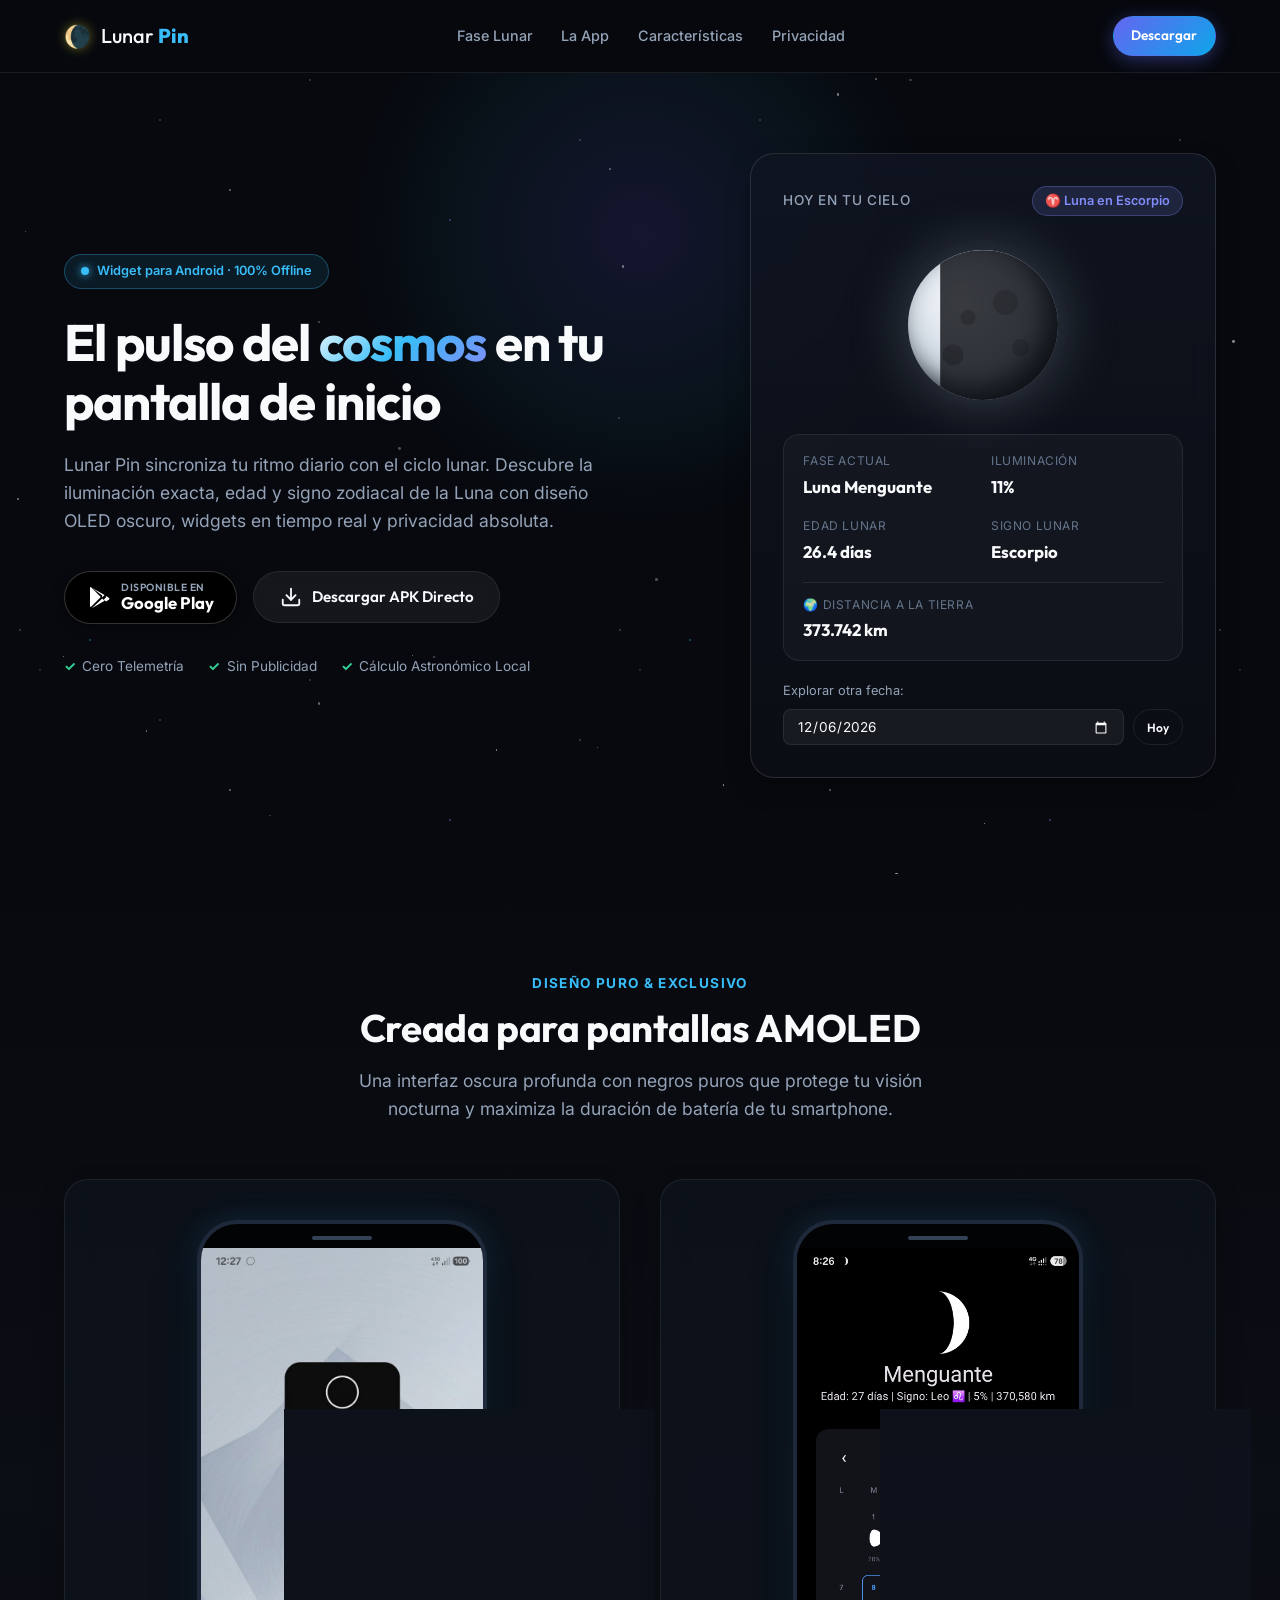
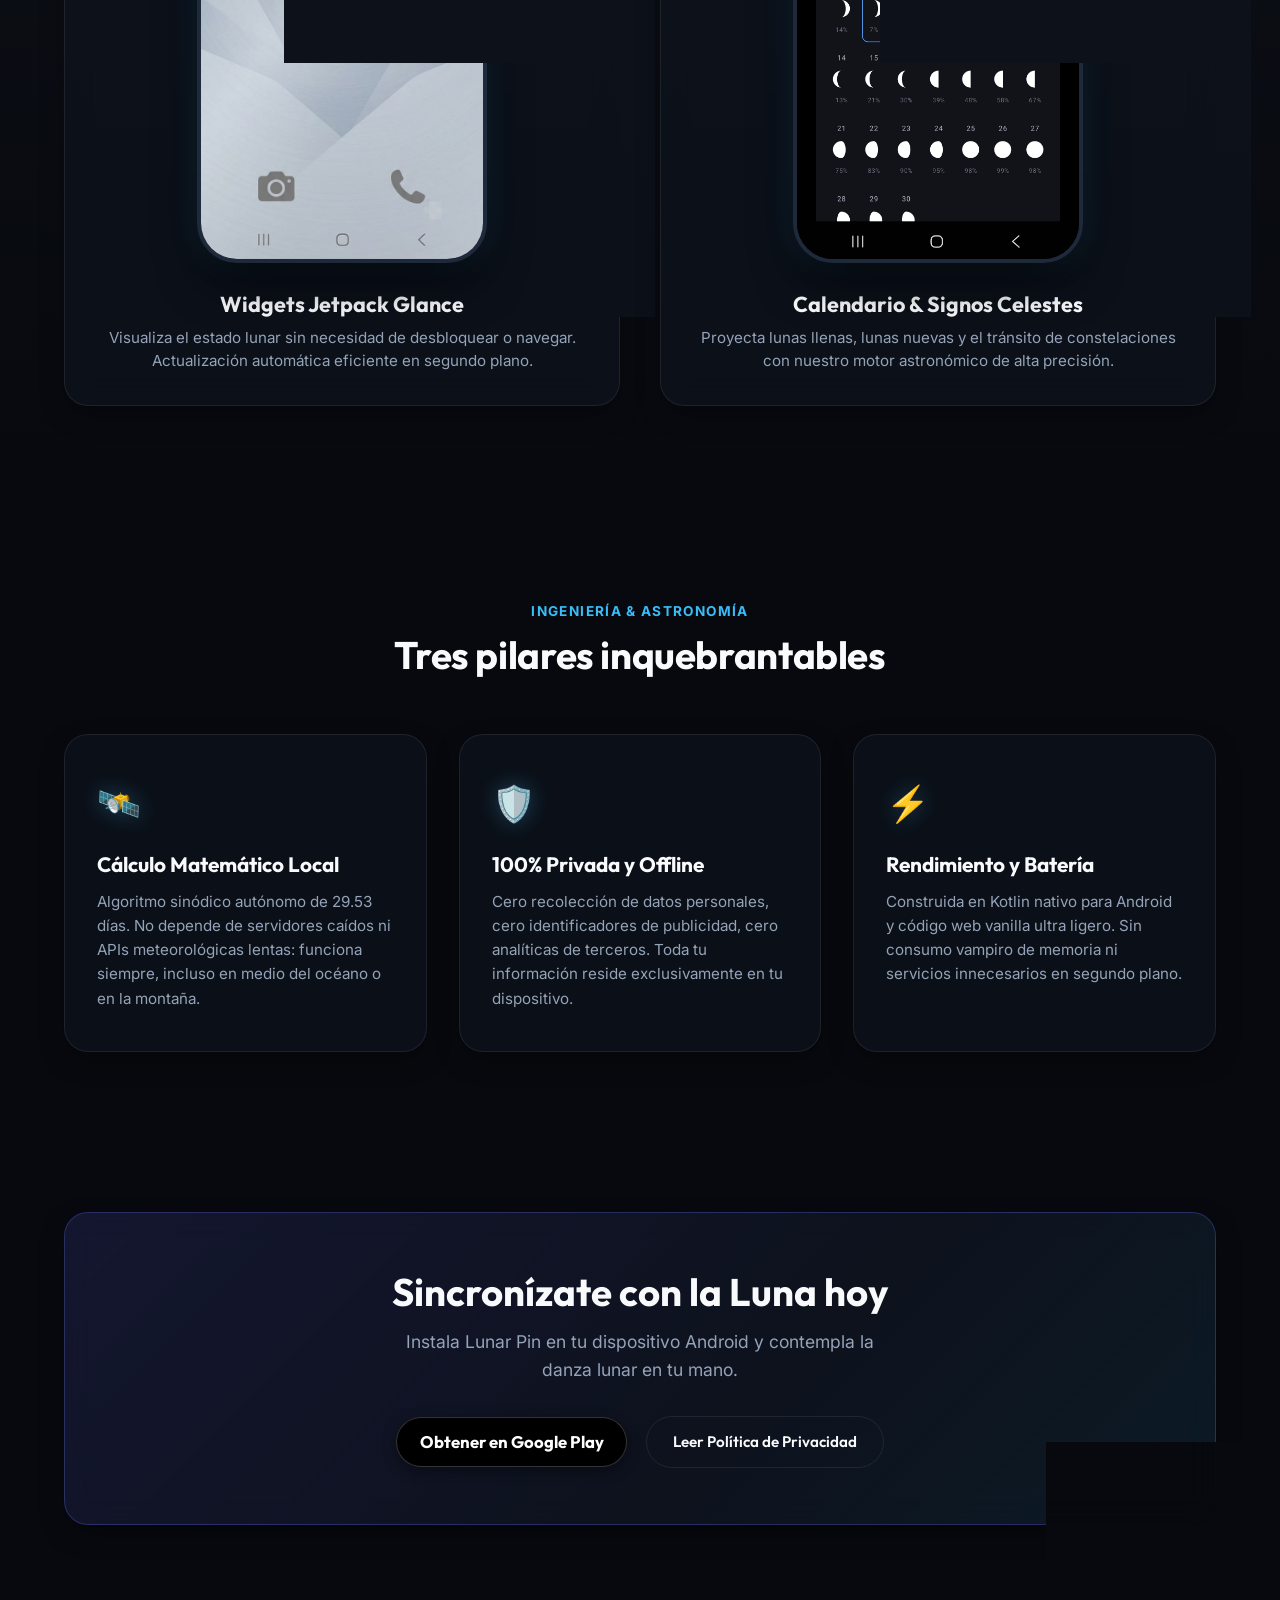
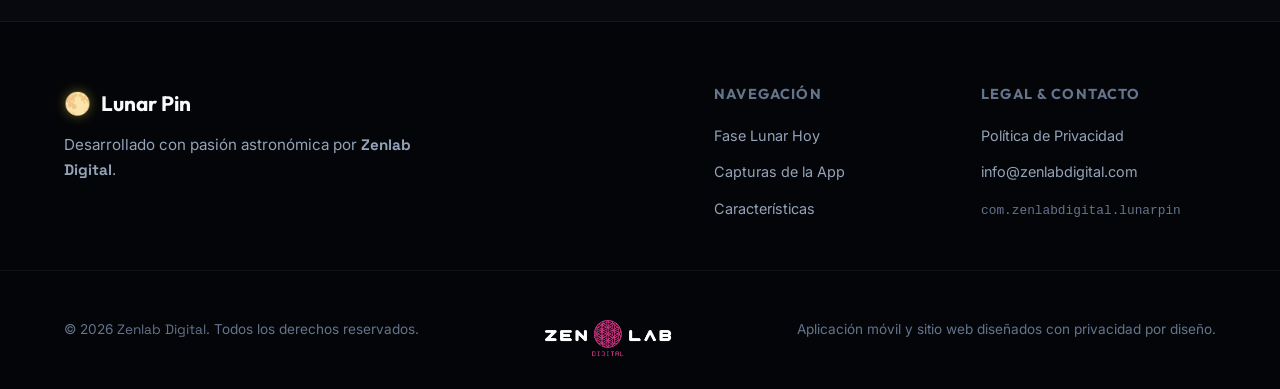
==== commit 64fc756b: "Zenlab Digital rebranding: contact email, brand links, footer identity Three changes across the site" ====
--- a/index.html
+++ b/index.html
@@ -20,7 +20,7 @@
   <!-- Google Fonts: Outfit & Inter -->
   <link rel="preconnect" href="https://fonts.googleapis.com">
   <link rel="preconnect" href="https://fonts.gstatic.com" crossorigin>
-  <link href="https://fonts.googleapis.com/css2?family=Inter:wght@300;400;500;600;700&family=Outfit:wght@400;500;600;700;800&display=swap" rel="stylesheet">
+  <link href="https://fonts.googleapis.com/css2?family=Inter:wght@300;400;500;600;700&family=Outfit:wght@400;500;600;700;800&family=Space+Grotesk:wght@500;600;700&display=swap" rel="stylesheet">
 
   <!-- Estilos principales -->
   <link rel="stylesheet" href="css/style.css">
@@ -248,14 +248,14 @@
   </main>
 
   <!-- Footer -->
-  <footer class="footer">
+  <footer class="footer zenlab-brand">
     <div class="container footer-content">
       <div class="footer-brand">
         <div class="footer-logo">
           <span class="brand-moon-icon">🌕</span>
           <span>Lunar Pin</span>
         </div>
-        <p class="footer-desc">Desarrollado con pasión astronómica por <strong>Zenlab Digital</strong>.</p>
+        <p class="footer-desc">Desarrollado con pasión astronómica por <a href="https://zenlabdigital.com" target="_blank" rel="noopener noreferrer" class="zenlab-brand-link"><strong>Zenlab Digital</strong></a>.</p>
       </div>
 
       <div class="footer-links">
@@ -272,7 +272,7 @@
           <h4>Legal & Contacto</h4>
           <ul>
             <li><a href="privacy.html">Política de Privacidad</a></li>
-            <li><a href="mailto:gerencia@zenlabdigital.com">gerencia@zenlabdigital.com</a></li>
+            <li><a href="mailto:info@zenlabdigital.com">info@zenlabdigital.com</a></li>
             <li><span class="pkg-id">com.zenlabdigital.lunarpin</span></li>
           </ul>
         </div>
@@ -281,7 +281,10 @@
 
     <div class="footer-bottom">
       <div class="container footer-bottom-flex">
-        <p>&copy; 2026 Zenlab Digital. Todos los derechos reservados.</p>
+        <p>&copy; 2026 <a href="https://zenlabdigital.com" target="_blank" rel="noopener noreferrer" class="zenlab-brand-link">Zenlab Digital</a>. Todos los derechos reservados.</p>
+        <a href="https://zenlabdigital.com" target="_blank" rel="noopener noreferrer" class="zenlab-badge" aria-label="Zenlab Digital">
+          <img src="assets/brand/zenlab-mark.png" alt="Zenlab Digital" class="zenlab-badge-mark">
+        </a>
         <p>Aplicación móvil y sitio web diseñados con privacidad por diseño.</p>
       </div>
     </div>
--- a/css/style.css
+++ b/css/style.css
@@ -841,6 +841,60 @@
 }
 
 /* ==========================================================================
+   MARCA ZENLAB — SOLO EN EL FOOTER
+   Manual de marca: el magenta de la flor de la vida es el único acento de
+   color (máximo un acento por composición); tipografía Space Grotesk.
+   No se aplica al resto del sitio (que conserva su propia identidad OLED).
+   ========================================================================== */
+.zenlab-brand {
+  --zenlab-accent: #C41E7F;
+}
+
+.zenlab-brand .footer-col a:hover {
+  color: var(--zenlab-accent);
+}
+
+.zenlab-brand-link {
+  color: inherit;
+  font-family: 'Space Grotesk', var(--font-heading);
+  transition: color var(--transition-fast);
+}
+
+.zenlab-brand-link:hover,
+.zenlab-brand-link:focus-visible {
+  color: var(--zenlab-accent);
+}
+
+.zenlab-badge {
+  display: inline-flex;
+  align-items: center;
+  gap: 0.5rem;
+  margin-top: 1rem;
+  font-family: 'Space Grotesk', var(--font-heading);
+  font-size: 0.85rem;
+  font-weight: 600;
+  color: var(--text-secondary);
+  transition: color var(--transition-fast);
+}
+
+.zenlab-badge:hover,
+.zenlab-badge:focus-visible {
+  color: var(--zenlab-accent);
+}
+
+.zenlab-badge-mark {
+  height: 38px;
+  width: auto;
+  object-fit: contain;
+  flex-shrink: 0;
+}
+
+.legal-page-footer .zenlab-badge {
+  justify-content: center;
+  margin: 1rem auto 0;
+}
+
+/* ==========================================================================
    RESPONSIVE DESIGN (375px a 1440px+)
    ========================================================================== */
 
@@ -1262,6 +1316,14 @@
   border-radius: var(--radius-sm);
 }
 
+.permission-name {
+  font-family: var(--font-heading);
+  font-size: 1.05rem;
+  font-weight: 700;
+  color: var(--text-primary);
+  margin: 0;
+}
+
 .permission-scope {
   font-size: 0.8rem;
   color: var(--text-muted);
@@ -1280,6 +1342,19 @@
   border-left: 2px solid var(--glow-purple);
   padding-left: 0.75rem;
   margin-top: 0.5rem !important;
+}
+
+.permission-technical-id {
+  font-size: 0.72rem !important;
+  color: var(--text-muted) !important;
+  margin: 0.75rem 0 0 !important;
+  padding-top: 0.6rem;
+  border-top: 1px dashed var(--border-subtle);
+}
+
+.permission-technical-id code {
+  font-family: ui-monospace, SFMono-Regular, Menlo, Monaco, Consolas, monospace;
+  color: var(--text-muted);
 }
 
 /* Tarjeta de Contacto */
